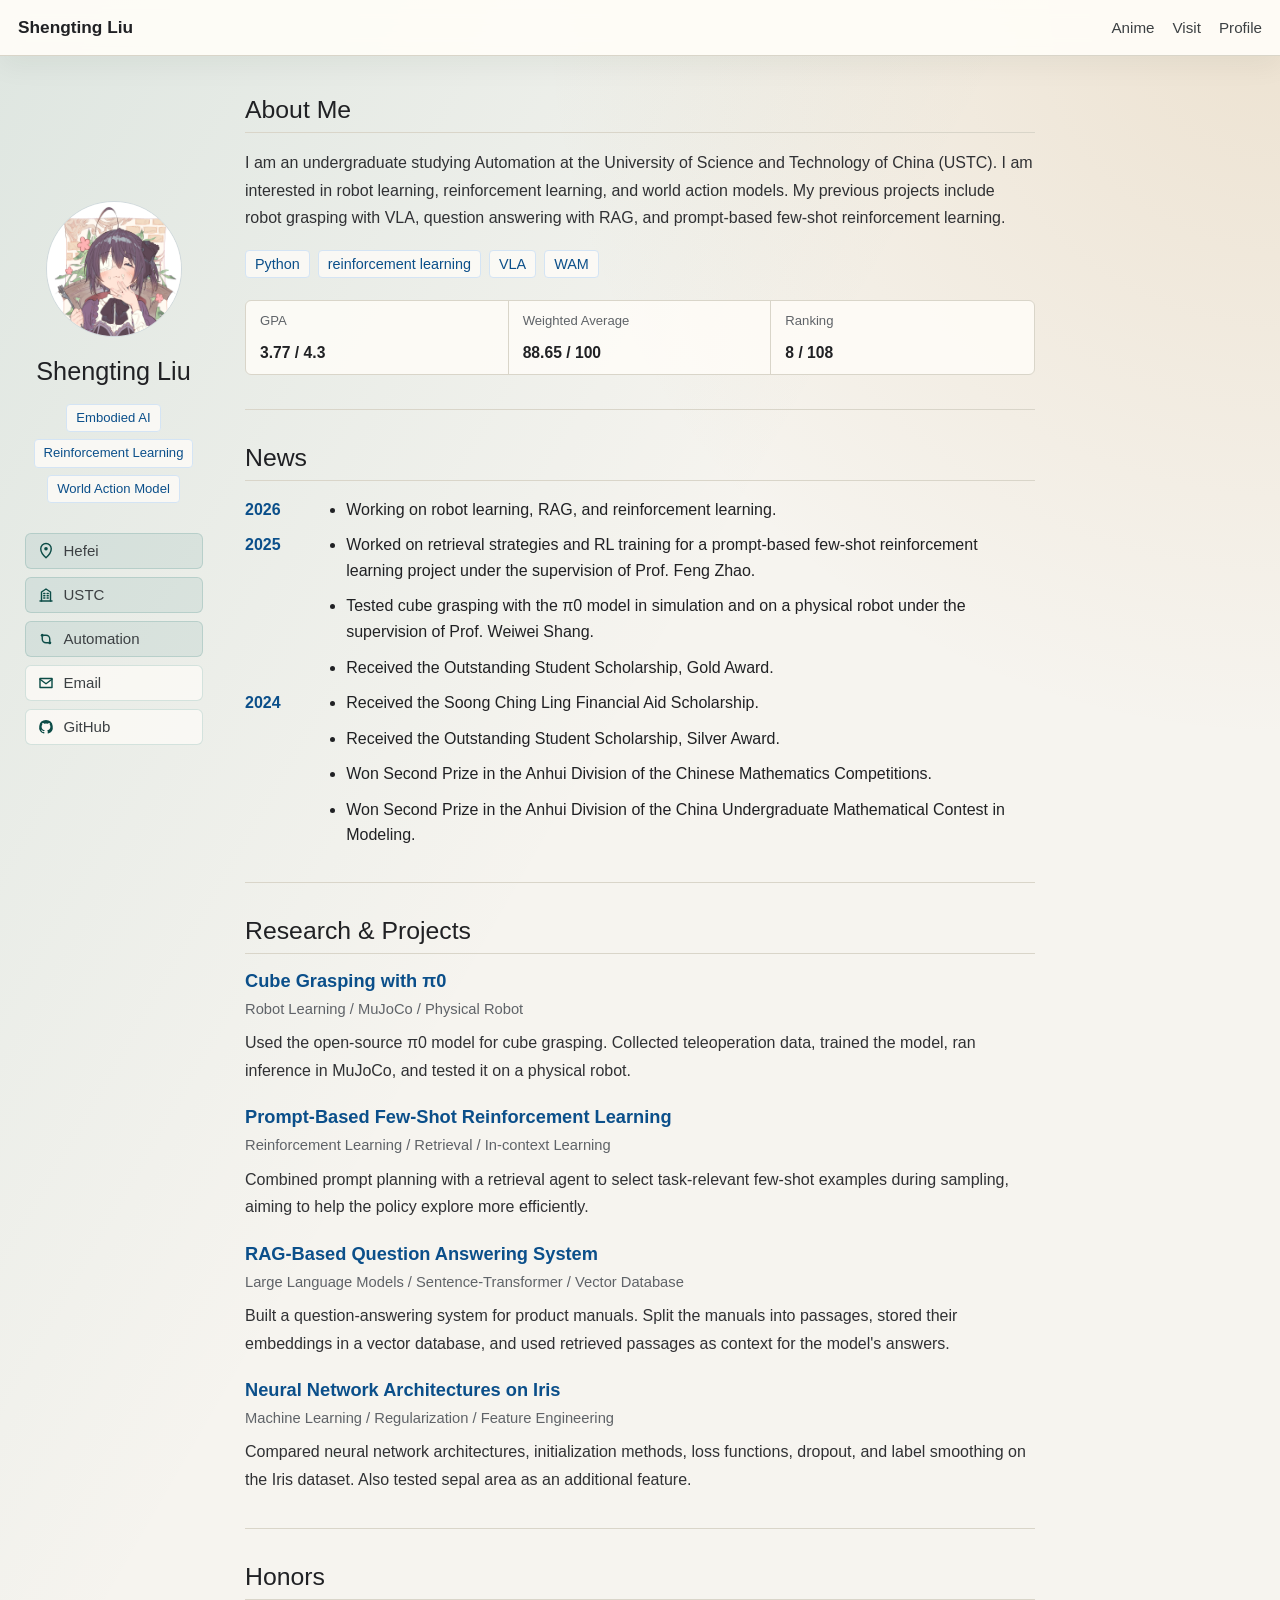
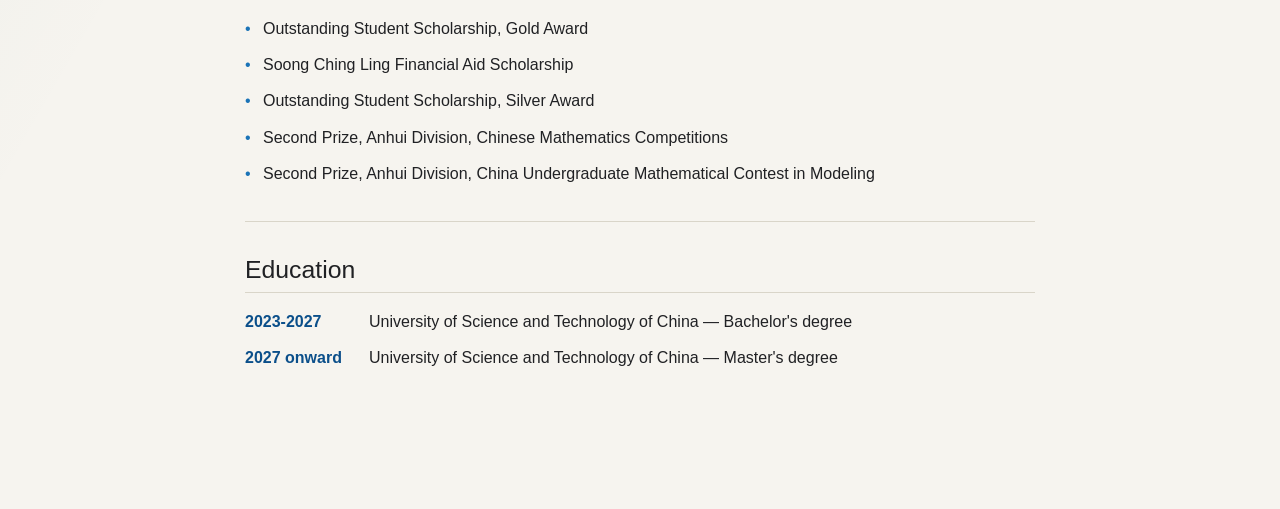
==== index.html @ 30385153 "Add bullet markers to news entries" ====
<!doctype html>
<html lang="en">
  <head>
    <meta charset="utf-8" />
    <meta name="viewport" content="width=device-width, initial-scale=1" />
    <title>Shengting Liu</title>
    <meta
      name="description"
      content="Shengting Liu's homepage: research, education, projects, and personal notes."
    />
    <link rel="stylesheet" href="styles.css?v=2026090803" />
  </head>
  <body>
    <main class="academic-page">
      <header class="top-nav">
        <a class="site-name" href="#about">Shengting Liu</a>
        <nav aria-label="Sections">
          <a href="pages/anime.html">Anime</a>
          <a href="pages/visit.html">Visit</a>
          <a href="#about">Profile</a>
        </nav>
      </header>

      <div class="layout">
        <aside class="profile-panel">
          <div class="portrait">
            <img src="images/avatar.jpg" alt="Shengting Liu avatar" />
          </div>
          <h1>Shengting Liu</h1>
          <div class="profile-tags" aria-label="Research interests">
            <span>Embodied AI</span>
            <span>Reinforcement Learning</span>
            <span>World Action Model</span>
          </div>
          <ul class="profile-links" aria-label="Profile links">
            <li>
              <span class="profile-link profile-link-info">
                <span class="profile-link-icon">
                  <svg viewBox="0 0 24 24" aria-hidden="true">
                    <path d="M12 21s7-6.1 7-12a7 7 0 0 0-14 0c0 5.9 7 12 7 12Z"></path>
                    <circle cx="12" cy="9" r="2.4"></circle>
                  </svg>
                </span>
                <span>Hefei</span>
              </span>
            </li>
            <li>
              <span class="profile-link profile-link-info">
                <span class="profile-link-icon">
                  <svg viewBox="0 0 24 24" aria-hidden="true">
                    <path d="M4 20h16"></path>
                    <path d="M6 20V8l6-4 6 4v12"></path>
                    <path d="M9 10h1.5M13.5 10H15M9 13h1.5M13.5 13H15M9 16h1.5M13.5 16H15"></path>
                  </svg>
                </span>
                <span>USTC</span>
              </span>
            </li>
            <li>
              <span class="profile-link profile-link-info">
                <span class="profile-link-icon">
                  <svg viewBox="0 0 24 24" aria-hidden="true">
                    <circle cx="7" cy="7" r="2"></circle>
                    <circle cx="17" cy="17" r="2"></circle>
                    <path d="M9 7h3a5 5 0 0 1 5 5v3M15 17h-3a5 5 0 0 1-5-5V9"></path>
                  </svg>
                </span>
                <span>Automation</span>
              </span>
            </li>
            <li>
              <a class="profile-link profile-link-link" href="mailto:lst050608@mail.ustc.edu.cn">
                <span class="profile-link-icon">
                  <svg viewBox="0 0 24 24" aria-hidden="true">
                    <path d="M4 6h16v12H4z"></path>
                    <path d="m4 7 8 6 8-6"></path>
                  </svg>
                </span>
                <span>Email</span>
              </a>
            </li>
            <li>
              <a class="profile-link profile-link-link" href="https://github.com/Midory568" target="_blank" rel="noreferrer">
                <span class="profile-link-icon">
                  <svg viewBox="0 0 24 24" aria-hidden="true">
                    <path d="M12 2.8a9.2 9.2 0 0 0-2.9 17.9c.46.08.62-.2.62-.44v-1.6c-2.55.55-3.08-1.1-3.08-1.1-.42-1.06-1.02-1.34-1.02-1.34-.83-.57.06-.56.06-.56.92.06 1.4.94 1.4.94.82 1.4 2.14 1 2.66.76.08-.58.32-1 .58-1.22-2.03-.23-4.16-1.02-4.16-4.52 0-1 .36-1.82.94-2.46-.1-.23-.4-1.16.09-2.43 0 0 .77-.25 2.52.94a8.65 8.65 0 0 1 4.58 0c1.75-1.19 2.52-.94 2.52-.94.49 1.27.18 2.2.09 2.43.59.64.94 1.46.94 2.46 0 3.52-2.14 4.28-4.18 4.5.33.29.62.84.62 1.7v2.42c0 .25.16.53.63.44A9.2 9.2 0 0 0 12 2.8Z"></path>
                  </svg>
                </span>
                <span>GitHub</span>
              </a>
            </li>
          </ul>
        </aside>

        <section class="content">
          <section class="section" id="about">
            <h2>About Me</h2>
            <p>
              I am an undergraduate studying Automation at the University of Science and Technology of China (USTC). I am interested in robot learning, reinforcement learning, and world action models. My previous projects include robot grasping with VLA, question answering with RAG, and prompt-based few-shot reinforcement learning.
            </p>
            <div class="skill-row">
              <span>Python</span>
              <span>reinforcement learning</span>
              <span>VLA</span>
              <span>WAM</span>
            </div>
            <div class="metrics metrics-main" aria-label="Academic record">
              <div>
                <span>GPA</span>
                <strong>3.77 / 4.3</strong>
              </div>
              <div>
                <span>Weighted Average</span>
                <strong>88.65 / 100</strong>
              </div>
              <div>
                <span>Ranking</span>
                <strong>8 / 108</strong>
              </div>
            </div>
          </section>

          <section class="section" id="news">
            <h2>News</h2>
            <ul class="news-list">
              <li>
                <time datetime="2026">2026</time>
                <ul class="news-events">
                  <li>Working on robot learning, RAG, and reinforcement learning.</li>
                </ul>
              </li>
              <li>
                <time datetime="2025">2025</time>
                <ul class="news-events">
                  <li>Worked on retrieval strategies and RL training for a prompt-based few-shot reinforcement learning project under the supervision of Prof. Feng Zhao.</li>
                  <li>Tested cube grasping with the &pi;0 model in simulation and on a physical robot under the supervision of Prof. Weiwei Shang.</li>
                  <li>Received the Outstanding Student Scholarship, Gold Award.</li>
                </ul>
              </li>
              <li>
                <time datetime="2024">2024</time>
                <ul class="news-events">
                  <li>Received the Soong Ching Ling Financial Aid Scholarship.</li>
                  <li>Received the Outstanding Student Scholarship, Silver Award.</li>
                  <li>Won Second Prize in the Anhui Division of the Chinese Mathematics Competitions.</li>
                  <li>Won Second Prize in the Anhui Division of the China Undergraduate Mathematical Contest in Modeling.</li>
                </ul>
              </li>
            </ul>
          </section>

          <section class="section" id="projects">
            <h2>Research & Projects</h2>
            <div class="project-list">
              <article class="project-card">
                <h3>Cube Grasping with &pi;0</h3>
                <p class="meta">Robot Learning / MuJoCo / Physical Robot</p>
                <p>
                  Used the open-source &pi;0 model for cube grasping. Collected teleoperation data, trained the model, ran inference in MuJoCo, and tested it on a physical robot.
                </p>
              </article>
              <article class="project-card">
                <h3>Prompt-Based Few-Shot Reinforcement Learning</h3>
                <p class="meta">Reinforcement Learning / Retrieval / In-context Learning</p>
                <p>
                  Combined prompt planning with a retrieval agent to select task-relevant few-shot examples during sampling, aiming to help the policy explore more efficiently.
                </p>
              </article>
              <article class="project-card">
                <h3>RAG-Based Question Answering System</h3>
                <p class="meta">Large Language Models / Sentence-Transformer / Vector Database</p>
                <p>
                  Built a question-answering system for product manuals. Split the manuals into passages, stored their embeddings in a vector database, and used retrieved passages as context for the model's answers.
                </p>
              </article>
              <article class="project-card">
                <h3>Neural Network Architectures on Iris</h3>
                <p class="meta">Machine Learning / Regularization / Feature Engineering</p>
                <p>
                  Compared neural network architectures, initialization methods, loss functions, dropout, and label smoothing on the Iris dataset. Also tested sepal area as an additional feature.
                </p>
              </article>
            </div>
          </section>

          <section class="section" id="honors">
            <h2>Honors</h2>
            <ul class="plain-list">
              <li>Outstanding Student Scholarship, Gold Award</li>
              <li>Soong Ching Ling Financial Aid Scholarship</li>
              <li>Outstanding Student Scholarship, Silver Award</li>
              <li>Second Prize, Anhui Division, Chinese Mathematics Competitions</li>
              <li>Second Prize, Anhui Division, China Undergraduate Mathematical Contest in Modeling</li>
            </ul>
          </section>

          <section class="section" id="education">
            <h2>Education</h2>
            <ul class="timeline-list">
              <li>
                <time>2023-2027</time>
                <span>University of Science and Technology of China — Bachelor's degree</span>
              </li>
              <li>
                <time>2027 onward</time>
                <span>University of Science and Technology of China — Master's degree</span>
              </li>
            </ul>
          </section>
        </section>
      </div>
    </main>
  </body>
</html>
---- styles.css ----
:root {
  --background: #f6f4ef;
  --foreground: #202124;
  --muted: #5f6368;
  --line: #d9d5c9;
  --blue: #1a73b7;
  --blue-dark: #0b4f8a;
  --panel: #fffdf8;
  --accent: #0d6b63;
  --gold: #b87a22;
}

* {
  box-sizing: border-box;
}

html {
  scroll-behavior: smooth;
}

body {
  margin: 0;
  background:
    linear-gradient(120deg, rgba(13, 107, 99, 0.1), transparent 42%),
    radial-gradient(circle at top right, rgba(184, 122, 34, 0.15), transparent 30%),
    var(--background);
  color: var(--foreground);
  font-family: Arial, Helvetica, sans-serif;
  font-size: 16px;
}

img {
  object-fit: cover;
}

a {
  color: var(--blue);
  text-decoration: none;
}

a:hover {
  color: var(--blue-dark);
  text-decoration: underline;
}

button {
  font: inherit;
}

.academic-page {
  min-height: 100vh;
}

.top-nav {
  position: sticky;
  top: 0;
  z-index: 20;
  display: flex;
  align-items: center;
  justify-content: space-between;
  gap: 20px;
  min-height: 56px;
  padding: 0 max(18px, calc((100vw - 1320px) / 2));
  border-bottom: 1px solid var(--line);
  background: rgba(255, 253, 248, 0.92);
  backdrop-filter: blur(10px);
  box-shadow: 0 10px 28px rgba(24, 32, 29, 0.05);
}

.site-name {
  color: var(--foreground);
  font-size: 1.08rem;
  font-weight: 700;
  white-space: nowrap;
}

.top-nav nav {
  display: flex;
  align-items: center;
  gap: 18px;
}

.top-nav nav a {
  color: #3c4043;
  font-size: 0.95rem;
}

.top-nav button {
  min-height: 34px;
  padding: 0 12px;
  border: 1px solid #0d6b63;
  border-radius: 4px;
  background: var(--accent);
  color: #ffffff;
  cursor: pointer;
}

.layout {
  display: grid;
  /* Use the full viewport so the profile is centred in the visible left third. */
  grid-template-columns: minmax(180px, 1fr) minmax(0, 790px) minmax(180px, 1fr);
  gap: 34px;
  width: calc(100% - 32px);
  margin: 0 auto;
  padding: 40px 0 70px;
}

.profile-panel {
  position: sticky;
  top: 86px;
  align-self: start;
  display: flex;
  width: min(210px, 100%);
  height: calc(100vh - 126px);
  min-height: 490px;
  flex-direction: column;
  align-items: center;
  justify-self: center;
  justify-content: center;
  text-align: center;
}

.portrait {
  display: grid;
  width: 136px;
  height: 136px;
  aspect-ratio: 1 / 1;
  flex: 0 0 auto;
  margin: 0 auto 20px;
  place-items: center;
  border: 1px solid #cfd8dc;
  border-radius: 50%;
  background:
    linear-gradient(135deg, rgba(13, 107, 99, 0.14), rgba(184, 122, 34, 0.08)),
    var(--panel);
  overflow: hidden;
}

.portrait img {
  width: 100%;
  height: 100%;
  object-fit: cover;
  object-position: center 28%;
}

h1,
h2,
h3,
p {
  margin-top: 0;
}

h1 {
  margin-bottom: 6px;
  font-size: 1.58rem;
  font-weight: 500;
  letter-spacing: 0;
}

.profile-links {
  display: grid;
  gap: 8px;
  width: min(100%, 178px);
  margin: 14px auto 20px;
  padding: 0;
  list-style: none;
  text-align: left;
}

.profile-tags {
  display: flex;
  flex-wrap: wrap;
  justify-content: center;
  gap: 7px;
  margin: 12px auto 16px;
}

.profile-tags span {
  padding: 5px 9px;
  border: 1px solid #d4e4f4;
  border-radius: 4px;
  background: rgba(255, 253, 248, 0.75);
  color: var(--blue-dark);
  font-size: 0.82rem;
  line-height: 1.25;
}

.profile-link {
  display: flex;
  align-items: center;
  gap: 8px;
  width: 100%;
  min-height: 34px;
  padding: 7px 10px;
  border: 1px solid rgba(13, 107, 99, 0.16);
  border-radius: 6px;
  background: rgba(255, 253, 248, 0.7);
  color: #3c4043;
  font-size: 0.94rem;
  line-height: 1.3;
}

.profile-link-info {
  background: rgba(13, 107, 99, 0.08);
}

.profile-link-link:hover {
  border-color: rgba(26, 115, 183, 0.32);
  background: rgba(255, 253, 248, 0.95);
  color: var(--blue-dark);
  text-decoration: none;
}

.profile-link-icon {
  display: inline-flex;
  width: 20px;
  min-width: 20px;
  height: 20px;
  align-items: center;
  justify-content: center;
  color: #0c4c47;
}

.profile-link-icon svg {
  width: 18px;
  height: 18px;
  fill: none;
  stroke: currentColor;
  stroke-width: 1.9;
  stroke-linecap: round;
  stroke-linejoin: round;
}

.profile-link-icon svg circle {
  fill: currentColor;
  stroke: none;
}

.profile-links li:last-child .profile-link-icon svg {
  fill: currentColor;
  stroke: none;
}

.alt-name {
  margin-bottom: 18px;
  color: var(--muted);
}

.role {
  margin-bottom: 10px;
  color: #3c4043;
  line-height: 1.55;
}

.email {
  display: inline-flex;
  align-items: center;
  justify-content: center;
  margin: 10px 0 22px;
  min-height: 38px;
  padding: 0 18px;
  border: 1px solid var(--accent);
  border-radius: 4px;
  background: var(--accent);
  color: #ffffff;
  font-weight: 700;
  word-break: break-word;
}

.email:hover {
  color: #ffffff;
  text-decoration: none;
  background: #0c4c47;
}

.metrics {
  display: grid;
  gap: 0;
  border: 1px solid var(--line);
  border-radius: 6px;
  background: rgba(255, 253, 248, 0.84);
  text-align: left;
}

.metrics-main {
  grid-template-columns: repeat(3, minmax(0, 1fr));
  gap: 0;
  margin-top: 22px;
}

.metrics div {
  display: grid;
  gap: 1em;
  padding: 12px 14px;
  border-bottom: 1px solid var(--line);
}

.metrics div:last-child {
  border-bottom: 0;
}

.metrics-main div {
  border-right: 1px solid var(--line);
  border-bottom: 0;
}

.metrics-main div:last-child {
  border-right: 0;
}

.metrics span {
  color: var(--muted);
  font-size: 0.82rem;
}

.metrics strong {
  color: var(--foreground);
  font-size: 0.98rem;
}

.content {
  grid-column: 2;
  max-width: 790px;
}

.section {
  scroll-margin-top: 76px;
  padding-bottom: 34px;
  margin-bottom: 34px;
  border-bottom: 1px solid var(--line);
}

.section:last-child {
  border-bottom: 0;
}

h2 {
  margin-bottom: 16px;
  padding-bottom: 8px;
  border-bottom: 1px solid var(--line);
  color: #202124;
  font-size: 1.55rem;
  font-weight: 500;
  letter-spacing: 0;
}

.section p {
  color: #303134;
  line-height: 1.72;
}

.skill-row {
  display: flex;
  flex-wrap: wrap;
  gap: 8px;
  margin-top: 18px;
}

.skill-row span {
  padding: 5px 9px;
  border: 1px solid #d4e4f4;
  border-radius: 4px;
  background: rgba(255, 253, 248, 0.75);
  color: var(--blue-dark);
  font-size: 0.9rem;
}

.news-list,
.timeline-list,
.plain-list {
  display: grid;
  gap: 10px;
  margin: 0;
  padding: 0;
  list-style: none;
}

.news-list > li {
  display: grid;
  grid-template-columns: 70px 1fr;
  gap: 12px;
  line-height: 1.6;
}

.news-list time {
  color: var(--blue-dark);
  font-weight: 700;
}

.news-events {
  display: grid;
  gap: 10px;
  min-width: 0;
  margin: 0;
  padding: 0 0 0 1.2em;
  list-style: disc outside;
}

.timeline-list li {
  display: grid;
  grid-template-columns: 110px 1fr;
  gap: 14px;
  line-height: 1.6;
}

.timeline-list time {
  color: var(--blue-dark);
  font-weight: 700;
}

.plain-list li {
  position: relative;
  padding-left: 18px;
  line-height: 1.65;
}

.plain-list li::before {
  position: absolute;
  left: 0;
  content: "•";
  color: var(--blue);
}

.project-list {
  display: grid;
  gap: 22px;
}

.project-card {
  display: grid;
  gap: 7px;
}

h3 {
  margin-bottom: 0;
  color: var(--blue-dark);
  font-size: 1.14rem;
  font-weight: 700;
  letter-spacing: 0;
}

.project-card .meta {
  margin-bottom: 2px;
  color: var(--muted);
  font-size: 0.92rem;
  line-height: 1.45;
}

.project-card p:last-child {
  margin-bottom: 0;
}

.anime-intro {
  margin-bottom: 28px;
}

.character-spotlight {
  position: relative;
  margin-bottom: 38px;
}

.character-panel {
  display: grid;
  grid-template-columns: 1fr;
  gap: 28px;
  padding: 28px;
  border: 1px solid var(--line);
  border-radius: 10px;
  background:
    linear-gradient(135deg, rgba(79, 102, 153, 0.12), rgba(255, 253, 248, 0.78) 48%, rgba(184, 122, 34, 0.1)),
    rgba(255, 253, 248, 0.9);
  box-shadow: 0 12px 28px rgba(24, 32, 29, 0.08);
}

.character-panel-art {
  display: flex;
  align-items: center;
  justify-content: center;
  min-height: 0;
  aspect-ratio: 16 / 9;
  overflow: hidden;
  border-radius: 7px;
  background: #10132b;
}

.character-panel-art img {
  display: block;
  width: 100%;
  max-width: none;
  height: 100%;
  object-fit: cover;
  object-position: center;
}

.asuka-profile-image-link {
  display: block;
  overflow: hidden;
  border-radius: 7px;
}

.asuka-profile-image-link:focus-visible,
.character-panel-copy h2 a:focus-visible {
  outline: 3px solid rgba(13, 107, 99, 0.45);
  outline-offset: 4px;
}

.character-panel-copy h2 a {
  color: inherit;
  text-decoration: none;
}

.character-panel-copy h2 a:hover {
  color: var(--accent);
  text-decoration: underline;
}
.asuka-profile-image-link .character-panel-art img {
  object-fit: cover;
}
.asuka-profile-image-link .character-panel-art-asuka img,
.asuka-detail-art img {
  object-position: center 52%;
  transform: none;
}
.character-panel-art-asuka {
  background: linear-gradient(145deg, #7c1c26, #e66f61 58%, #f3c79d);
}

.character-panel-art-asuka img {
  object-fit: cover;
  transform: none;
}
.character-panel-art img {
  transition: transform 260ms ease;
}

.character-panel-copy h2 {
  margin-bottom: 3px;
  color: var(--blue-dark);
}

.character-panel-copy > p {
  color: #303134;
  line-height: 1.7;
}

.character-panel-japanese {
  margin-bottom: 18px;
  color: #8b5d20 !important;
  font-size: 0.92rem;
}

.anime-kicker {
  margin-bottom: 7px;
  color: var(--blue-dark);
  font-size: 0.84rem;
  font-weight: 700;
  letter-spacing: 0;
  text-transform: uppercase;
}

.anime-intro h2 {
  margin-bottom: 10px;
}

.anime-library {
  margin-top: 28px;
}

.anime-library-heading {
  max-width: 680px;
  margin-bottom: 22px;
}

.anime-library-heading h2 {
  margin-bottom: 9px;
}

.anime-library-heading > p:last-child {
  margin-bottom: 0;
  color: #4d5355;
  line-height: 1.65;
}

.anime-work-grid {
  display: grid;
  grid-template-columns: repeat(2, minmax(0, 1fr));
  gap: 20px;
}

.anime-work-link {
  color: inherit;
  text-decoration: none;
}

.anime-work-link:focus-visible {
  outline: 3px solid rgba(13, 107, 99, 0.45);
  outline-offset: 4px;
  border-radius: 10px;
}

.anime-work-card {
  display: grid;
  grid-template-columns: minmax(132px, 0.7fr) minmax(0, 1.3fr);
  height: 310px;
  overflow: hidden;
  border: 1px solid var(--line);
  border-radius: 8px;
  background: rgba(255, 253, 248, 0.88);
  box-shadow: 0 10px 24px rgba(24, 32, 29, 0.08);
  transition: transform 160ms ease, box-shadow 160ms ease;
}

.anime-work-link:hover .anime-work-card {
  transform: translateY(-3px);
  box-shadow: 0 14px 28px rgba(24, 32, 29, 0.14);
}

.anime-work-card img {
  width: 100%;
  height: 100%;
  min-height: 310px;
  object-fit: cover;
}

.anime-work-copy {
  display: flex;
  min-width: 0;
  flex-direction: column;
  padding: 20px 18px;
}

.anime-work-copy h3 {
  margin-bottom: 2px;
  color: var(--blue-dark);
  font-size: 1.08rem;
  line-height: 1.35;
}

.anime-work-copy > p:last-child {
  display: -webkit-box;
  overflow: hidden;
  -webkit-box-orient: vertical;
  -webkit-line-clamp: 5;
  margin-bottom: 0;
  color: #303134;
  font-size: 0.92rem;
  line-height: 1.62;
}

.anime-work-meta {
  margin-bottom: 8px;
  color: #6b7477;
  font-size: 0.75rem;
  font-weight: 700;
  letter-spacing: 0.06em;
  text-transform: uppercase;
}

.anime-work-japanese {
  margin-bottom: 12px;
  color: #8b5d20;
  font-size: 0.84rem;
}

.asuka-detail {
  display: grid;
  gap: 30px;
}

.asuka-detail-back {
  width: fit-content;
  color: var(--blue-dark);
  font-size: 0.92rem;
  font-weight: 700;
}

.asuka-detail-hero {
  display: grid;
  grid-template-columns: 1fr;
  gap: 30px;
}

.asuka-detail-art {
  min-height: 0;
  aspect-ratio: 16 / 9;
  overflow: hidden;
  border-radius: 7px;
  background: #9a2932;
}

.asuka-detail-art img {
  display: block;
  width: 100%;
  height: 100%;
  object-fit: cover;
  object-position: center;
}

.asuka-detail-copy h2 {
  margin-bottom: 3px;
  color: var(--blue-dark);
}

.asuka-detail-copy > p:not(.anime-kicker):not(.character-panel-japanese) {
  color: #303134;
  line-height: 1.7;
}

.asuka-detail-section {
  margin-bottom: 0;
}

.asuka-detail-grid {
  display: grid;
  grid-template-columns: repeat(2, minmax(0, 1fr));
  gap: 18px;
}

.asuka-detail-card {
  padding: 20px;
  border: 1px solid var(--line);
  border-radius: 8px;
  background: rgba(255, 253, 248, 0.78);
}

.asuka-detail-card h3 {
  margin-bottom: 10px;
}

.asuka-detail-card p:last-child {
  margin-bottom: 0;
}
.city-gallery {
  display: grid;
  gap: 22px;
}

.city-card {
  position: relative;
  display: block;
  min-height: 250px;
  overflow: hidden;
  border: 1px solid var(--line);
  border-radius: 8px;
  background: #d8d8d8;
  color: inherit;
  box-shadow: 0 12px 28px rgba(24, 32, 29, 0.1);
}

.city-card::after {
  position: absolute;
  inset: 0;
  background: linear-gradient(90deg, rgba(10, 18, 24, 0.7), rgba(10, 18, 24, 0.08) 68%);
  content: "";
}

.city-card img {
  display: block;
  width: 100%;
  height: 250px;
  object-fit: cover;
  transition: transform 300ms ease;
}

.city-card:hover img {
  transform: scale(1.02);
}

.city-card:hover {
  color: inherit;
  text-decoration: none;
}

.city-card:focus-visible {
  outline: 3px solid rgba(26, 115, 183, 0.45);
  outline-offset: 3px;
}

.city-card-label {
  position: absolute;
  z-index: 1;
  left: 28px;
  bottom: 28px;
  color: #ffffff;
}

.city-card-label h3 {
  margin-bottom: 4px;
  color: inherit;
  font-size: 2rem;
  font-weight: 600;
  letter-spacing: 0.08em;
}

.city-card-label span {
  font-size: 0.88rem;
  letter-spacing: 0.14em;
  text-transform: uppercase;
}

.city-detail {
  display: grid;
  gap: 26px;
}

.lang-zh {
  display: none;
}

body.city-language-zh .lang-en {
  display: none;
}

body.city-language-zh .lang-zh {
  display: revert;
}

.city-detail-back {
  display: inline-flex;
  width: fit-content;
  align-items: center;
  gap: 7px;
  color: var(--blue-dark);
  font-size: 0.92rem;
  font-weight: 700;
}

.city-detail-hero {
  position: relative;
  min-height: 360px;
  overflow: hidden;
  border-radius: 8px;
  background: #d8d8d8;
  box-shadow: 0 14px 32px rgba(24, 32, 29, 0.12);
}

.city-detail-hero::after {
  position: absolute;
  inset: 0;
  background: linear-gradient(0deg, rgba(10, 18, 24, 0.74), transparent 64%);
  content: "";
}

.city-detail-hero img {
  display: block;
  width: 100%;
  height: 360px;
  object-fit: cover;
}

.city-detail-title {
  position: absolute;
  z-index: 1;
  left: 30px;
  bottom: 28px;
  color: #ffffff;
}

.city-detail-title h2 {
  margin-bottom: 4px;
  padding: 0;
  border: 0;
  color: inherit;
  font-size: 2.4rem;
  font-weight: 600;
}

.city-detail-title p {
  margin: 0;
  color: rgba(255, 255, 255, 0.88);
  letter-spacing: 0.12em;
  text-transform: uppercase;
}

.city-detail-lead {
  margin: 0;
  color: #303134;
  font-size: 1.05rem;
  line-height: 1.8;
}

.city-detail-grid {
  display: grid;
  grid-template-columns: minmax(0, 1.25fr) minmax(220px, 0.75fr);
  gap: 24px;
}

.city-detail-section {
  padding: 22px;
  border: 1px solid var(--line);
  border-radius: 8px;
  background: rgba(255, 253, 248, 0.78);
}

.city-detail-section h3 {
  margin-bottom: 14px;
}

.city-detail-section p:last-child {
  margin-bottom: 0;
}

.city-detail-feature {
  grid-column: 1 / -1;
  background:
    linear-gradient(145deg, rgba(13, 107, 99, 0.1), rgba(184, 122, 34, 0.09)),
    rgba(255, 253, 248, 0.88);
}

.city-detail-feature .anime-kicker {
  margin-bottom: 7px;
}

.city-detail-tags {
  display: flex;
  flex-wrap: wrap;
  gap: 8px;
  margin-top: 18px;
}

.city-detail-tags span {
  padding: 6px 10px;
  border: 1px solid rgba(13, 107, 99, 0.2);
  border-radius: 4px;
  color: #0c4c47;
  font-size: 0.84rem;
}

.city-note-list {
  display: grid;
  gap: 12px;
  margin: 0;
  padding: 0;
  list-style: none;
}

.city-note-list li {
  display: grid;
  grid-template-columns: 72px 1fr;
  gap: 12px;
  line-height: 1.55;
}

.city-note-list strong {
  color: var(--blue-dark);
}

@media (max-width: 850px) {
  .top-nav {
    align-items: flex-start;
    flex-direction: column;
    padding: 12px 18px;
  }

  .top-nav nav {
    flex-wrap: wrap;
    gap: 12px;
  }

  .layout {
    grid-template-columns: 1fr;
    gap: 34px;
    width: min(100% - 32px, 720px);
    padding-top: 32px;
  }

  .profile-panel {
    position: static;
    display: block;
    width: auto;
    height: auto;
    min-height: 0;
  }

  .portrait {
    width: 136px;
    height: 136px;
    font-size: 2.35rem;
  }

  .content {
    grid-column: auto;
    max-width: none;
  }

  .character-panel {
    grid-template-columns: 1fr;
    gap: 22px;
  }

  .asuka-detail-hero {
    grid-template-columns: 1fr;
    gap: 22px;
  }
  .anime-work-grid {
    grid-template-columns: 1fr;
  }

  .city-card,
  .city-card img {
    min-height: 220px;
    height: 220px;
  }

  .city-detail-grid {
    grid-template-columns: 1fr;
  }

  .metrics-main {
    grid-template-columns: 1fr;
  }

  .metrics-main div {
    border-right: 0;
    border-bottom: 1px solid var(--line);
  }

  .metrics-main div:last-child {
    border-bottom: 0;
  }
}

@media (max-width: 520px) {
  .top-nav nav a {
    font-size: 0.9rem;
  }

  .news-list > li {
    grid-template-columns: 1fr;
    gap: 2px;
  }

  .timeline-list li {
    grid-template-columns: 1fr;
    gap: 2px;
  }

  .city-card,
  .city-card img {
    min-height: 190px;
    height: 190px;
  }

  .character-panel {
    grid-template-columns: 1fr;
    gap: 18px;
    padding: 20px;
  }

  .character-panel-art {
    min-height: 0;
    aspect-ratio: 16 / 9;
  }

  .character-panel-art img {
    max-width: none;
  }

  .asuka-detail-hero,
  .asuka-detail-grid {
    grid-template-columns: 1fr;
  }

  .asuka-detail-hero {
    gap: 20px;
  }

  .asuka-detail-art {
    min-height: 0;
    aspect-ratio: 16 / 9;
  }
  .anime-work-card {
    grid-template-columns: 118px minmax(0, 1fr);
    height: 280px;
  }

  .anime-work-card img {
    min-height: 280px;
  }

  .anime-work-copy {
    padding: 16px 14px;
  }

  .city-card-label {
    left: 20px;
    bottom: 22px;
  }

  .city-card-label h3 {
    font-size: 1.6rem;
  }

  .city-detail-hero,
  .city-detail-hero img {
    min-height: 260px;
    height: 260px;
  }

  .city-detail-title {
    left: 20px;
    bottom: 20px;
  }

  .city-detail-title h2 {
    font-size: 1.9rem;
  }

  .city-note-list li {
    grid-template-columns: 1fr;
    gap: 3px;
  }

}
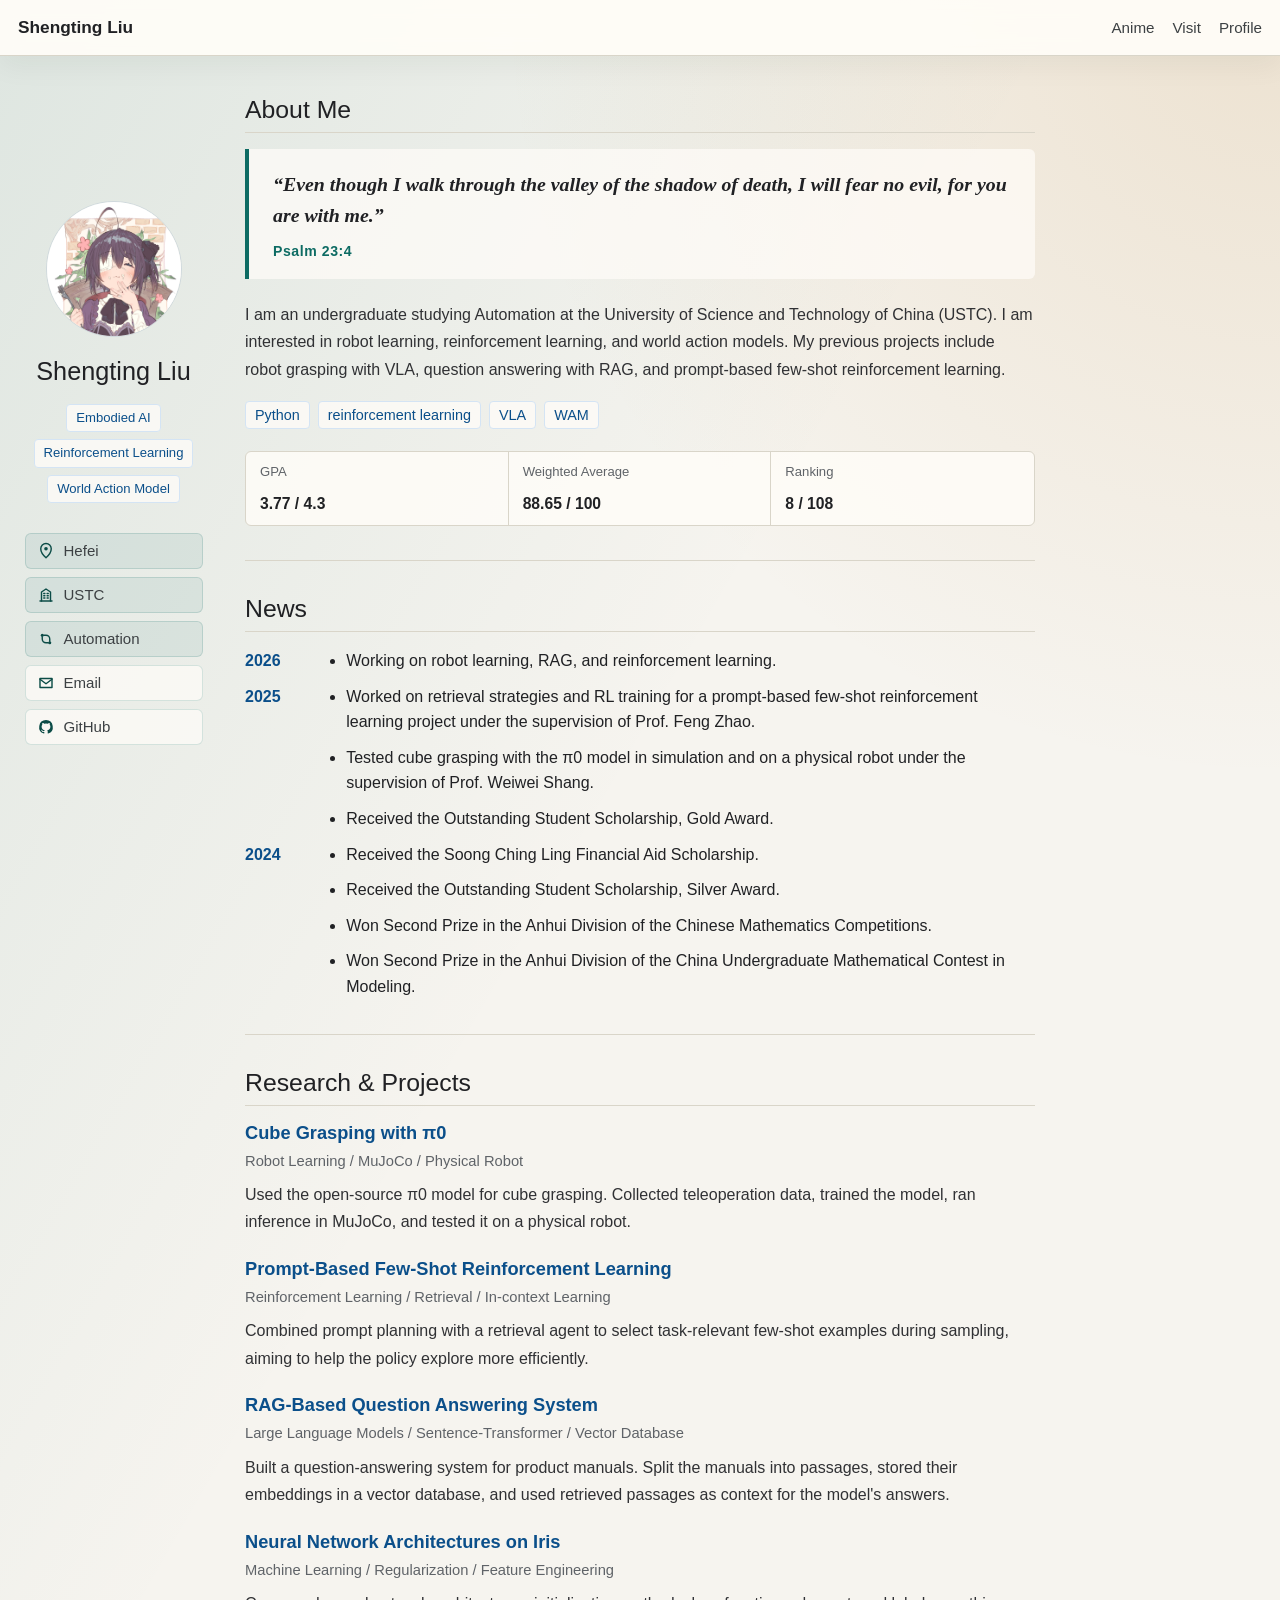
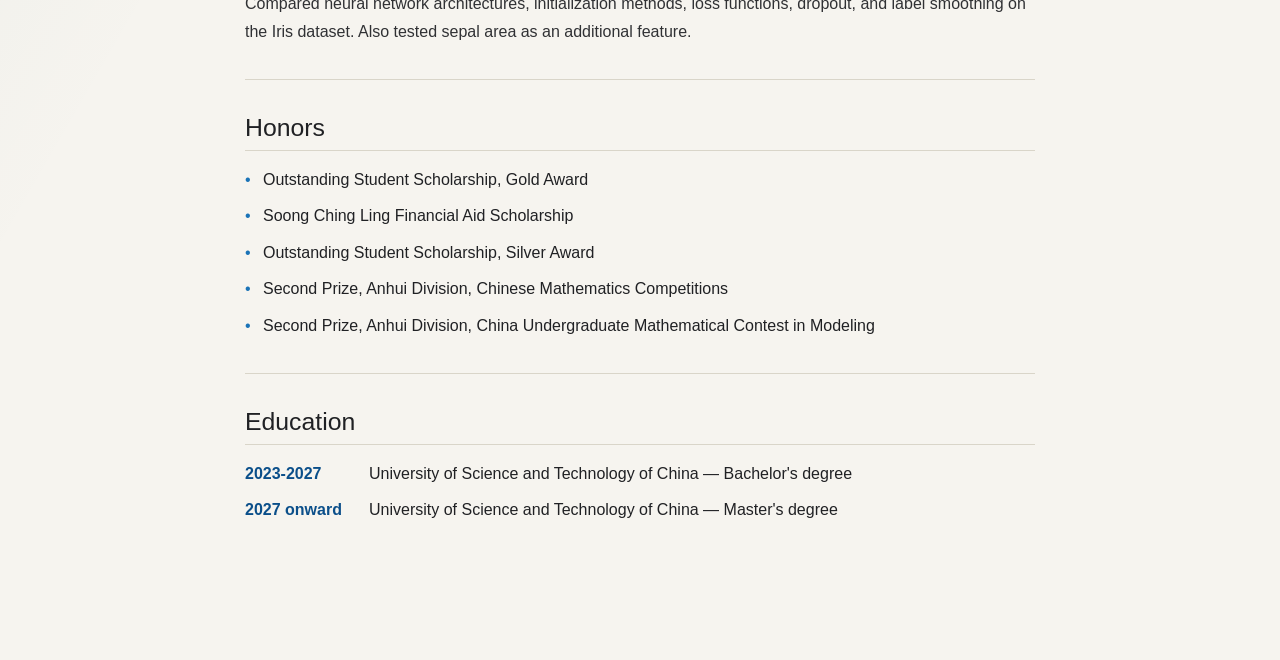
==== commit ea6963a4: "Add featured opening verse" ====
--- a/index.html
+++ b/index.html
@@ -8,7 +8,7 @@
       name="description"
       content="Shengting Liu's homepage: research, education, projects, and personal notes."
     />
-    <link rel="stylesheet" href="styles.css?v=2026090803" />
+    <link rel="stylesheet" href="styles.css?v=2026091101" />
   </head>
   <body>
     <main class="academic-page">
@@ -95,6 +95,10 @@
         <section class="content">
           <section class="section" id="about">
             <h2>About Me</h2>
+            <blockquote class="about-verse">
+              <p>“Even though I walk through the valley of the shadow of death, I will fear no evil, for you are with me.”</p>
+              <cite>Psalm 23:4</cite>
+            </blockquote>
             <p>
               I am an undergraduate studying Automation at the University of Science and Technology of China (USTC). I am interested in robot learning, reinforcement learning, and world action models. My previous projects include robot grasping with VLA, question answering with RAG, and prompt-based few-shot reinforcement learning.
             </p>
--- a/styles.css
+++ b/styles.css
@@ -349,6 +349,35 @@
   line-height: 1.72;
 }
 
+.about-verse {
+  margin: 0 0 22px;
+  padding: 20px 24px;
+  border-left: 4px solid var(--accent);
+  border-radius: 0 6px 6px 0;
+  background: rgba(255, 253, 248, 0.72);
+  color: var(--foreground);
+}
+
+.about-verse p {
+  margin: 0;
+  color: var(--foreground);
+  font-family: Georgia, "Times New Roman", serif;
+  font-size: 1.24rem;
+  font-style: italic;
+  font-weight: 600;
+  line-height: 1.55;
+}
+
+.about-verse cite {
+  display: block;
+  margin-top: 12px;
+  color: var(--accent);
+  font-size: 0.88rem;
+  font-style: normal;
+  font-weight: 700;
+  letter-spacing: 0.04em;
+}
+
 .skill-row {
   display: flex;
   flex-wrap: wrap;
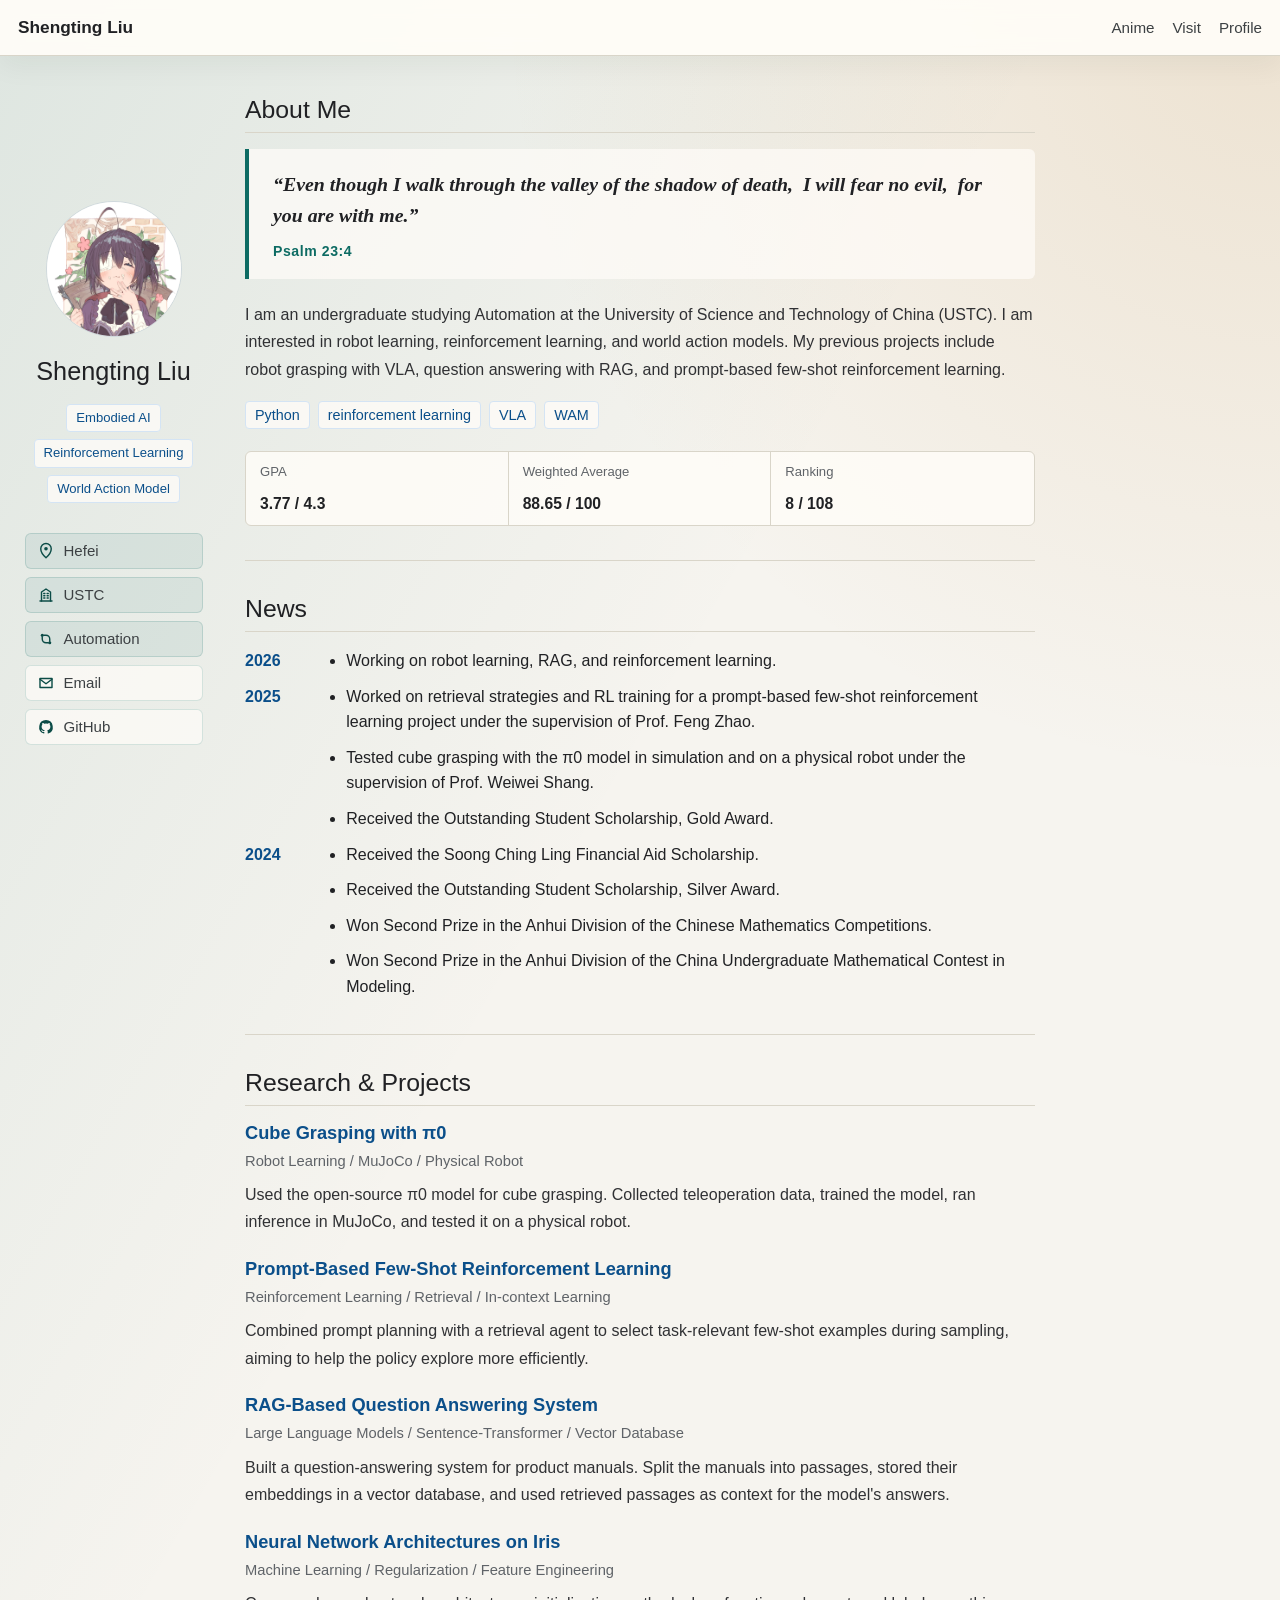
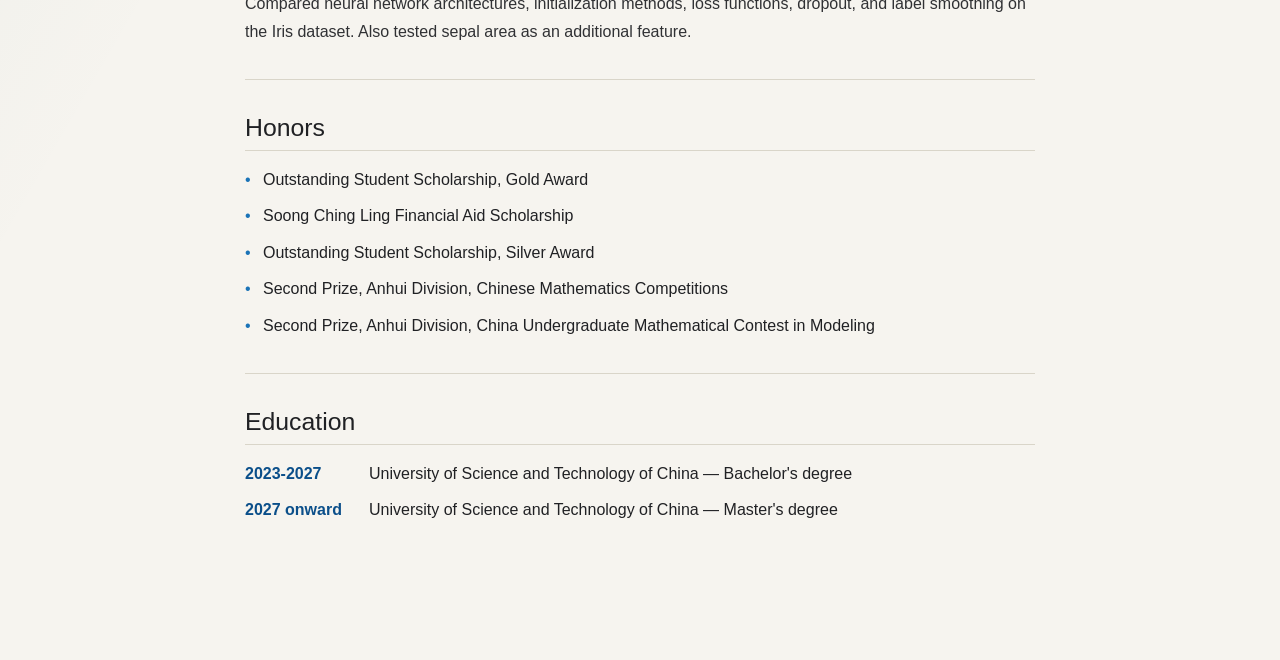
==== commit 54fd0f1f: "Adjust spacing in opening verse" ====
--- a/index.html
+++ b/index.html
@@ -8,7 +8,7 @@
       name="description"
       content="Shengting Liu's homepage: research, education, projects, and personal notes."
     />
-    <link rel="stylesheet" href="styles.css?v=2026091101" />
+    <link rel="stylesheet" href="styles.css?v=2026091102" />
   </head>
   <body>
     <main class="academic-page">
@@ -96,7 +96,7 @@
           <section class="section" id="about">
             <h2>About Me</h2>
             <blockquote class="about-verse">
-              <p>“Even though I walk through the valley of the shadow of death, I will fear no evil, for you are with me.”</p>
+              <p>“Even though I walk through the valley of the shadow of death, &nbsp;I will fear no evil, &nbsp;for you are with me.”</p>
               <cite>Psalm 23:4</cite>
             </blockquote>
             <p>
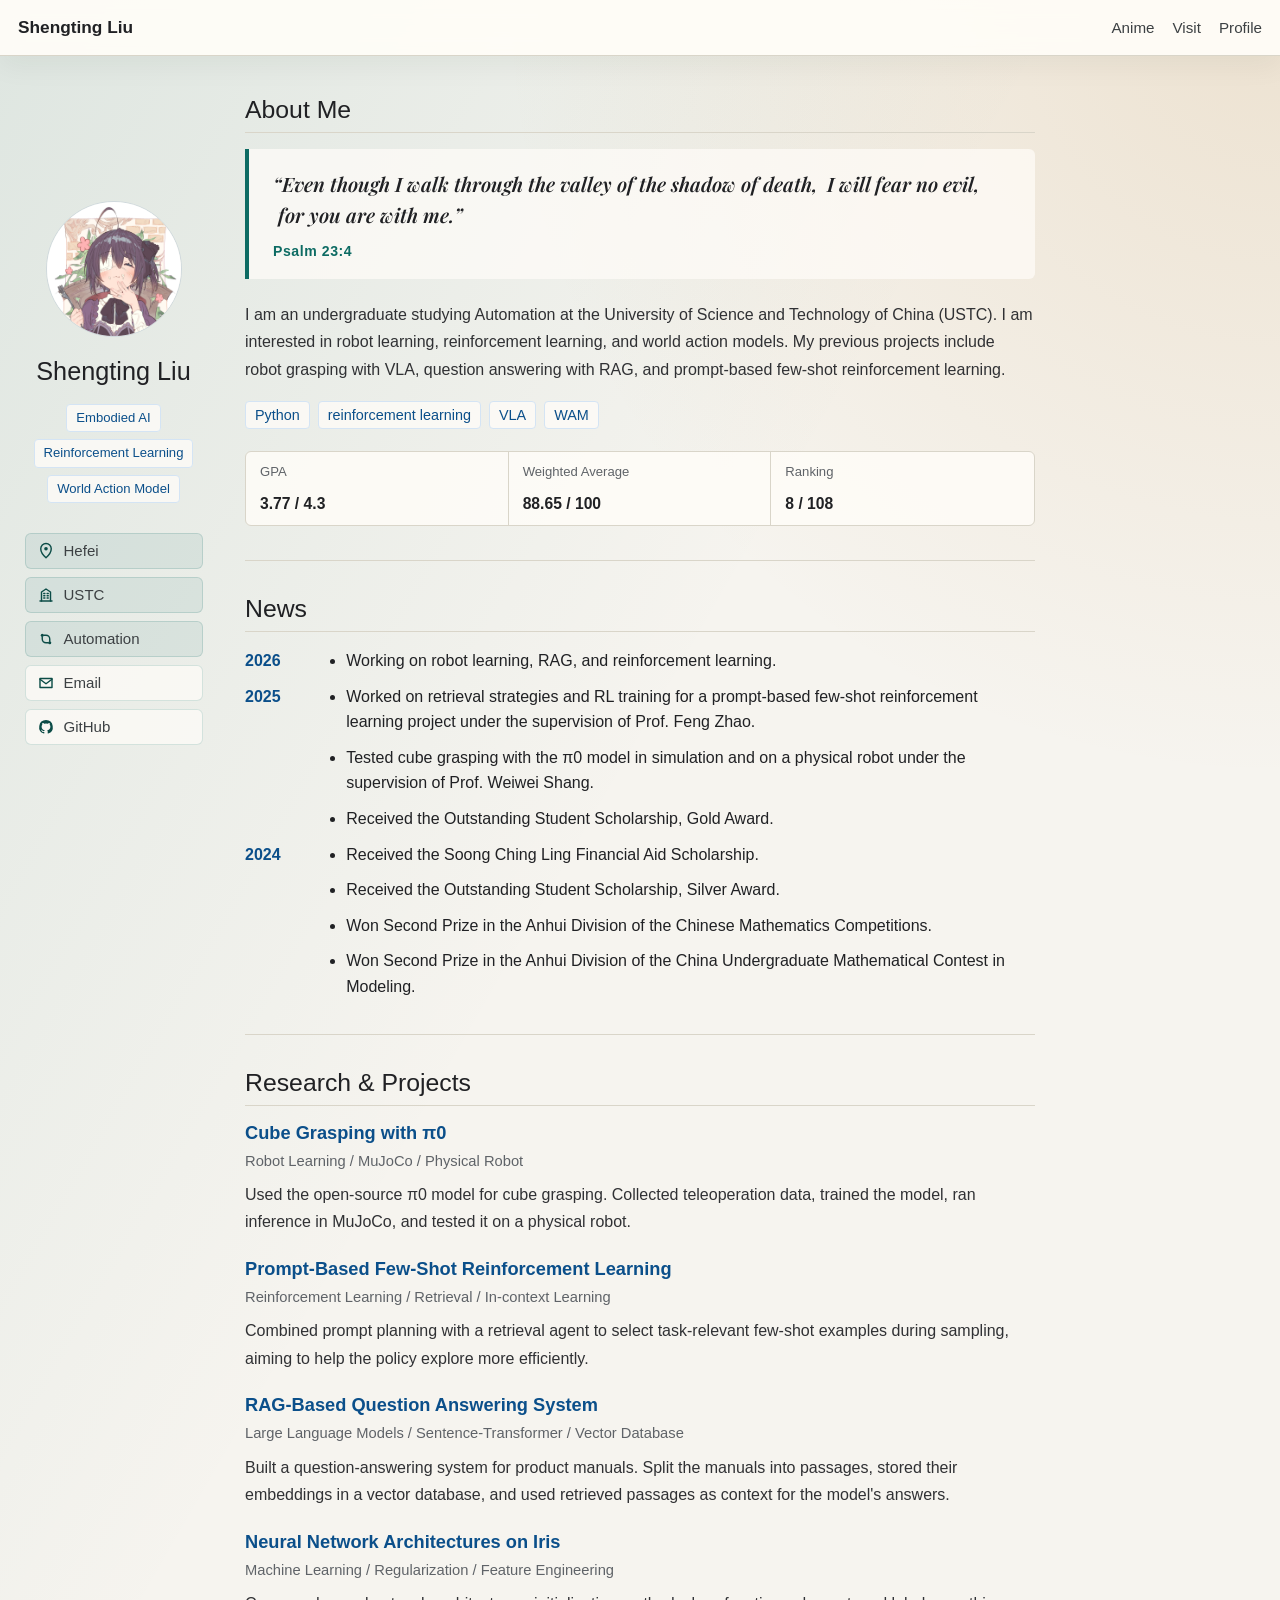
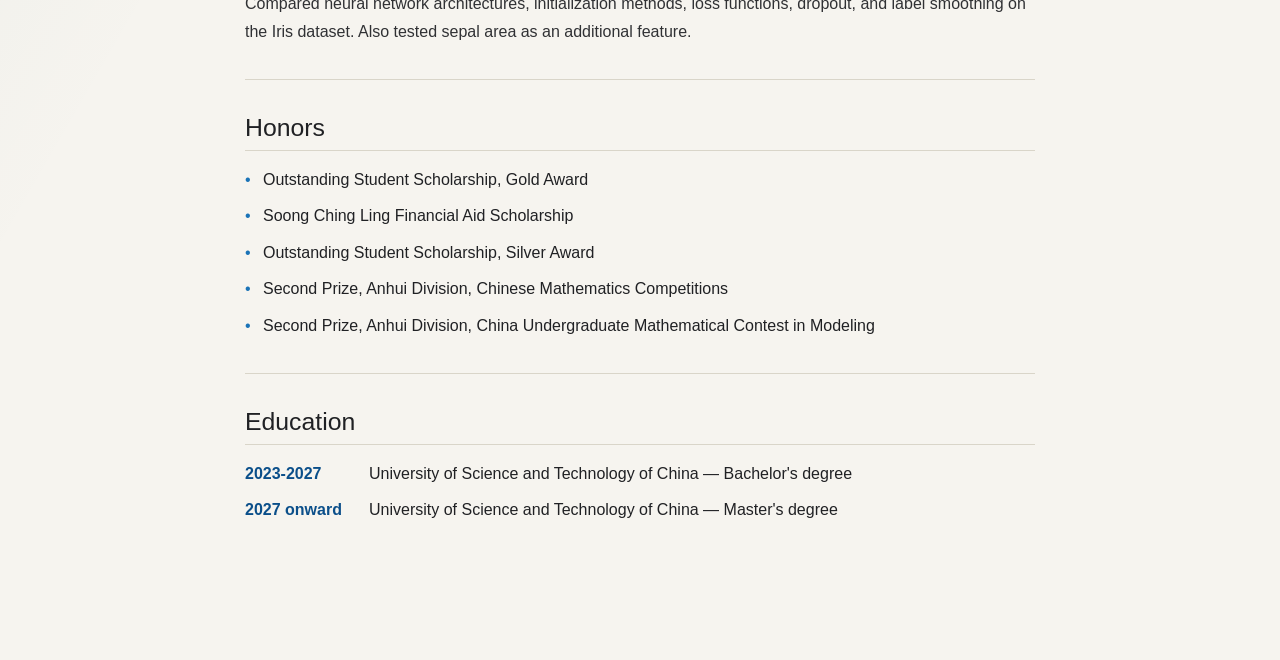
==== commit 3ec20544: "Use Playfair Display for opening verse" ====
--- a/index.html
+++ b/index.html
@@ -8,7 +8,10 @@
       name="description"
       content="Shengting Liu's homepage: research, education, projects, and personal notes."
     />
-    <link rel="stylesheet" href="styles.css?v=2026091102" />
+    <link rel="preconnect" href="https://fonts.googleapis.com" />
+    <link rel="preconnect" href="https://fonts.gstatic.com" crossorigin />
+    <link href="https://fonts.googleapis.com/css2?family=Playfair+Display:ital,wght@0,600;1,600&display=swap" rel="stylesheet" />
+    <link rel="stylesheet" href="styles.css?v=2026091103" />
   </head>
   <body>
     <main class="academic-page">
--- a/styles.css
+++ b/styles.css
@@ -361,7 +361,7 @@
 .about-verse p {
   margin: 0;
   color: var(--foreground);
-  font-family: Georgia, "Times New Roman", serif;
+  font-family: "Playfair Display", Georgia, "Times New Roman", serif;
   font-size: 1.24rem;
   font-style: italic;
   font-weight: 600;
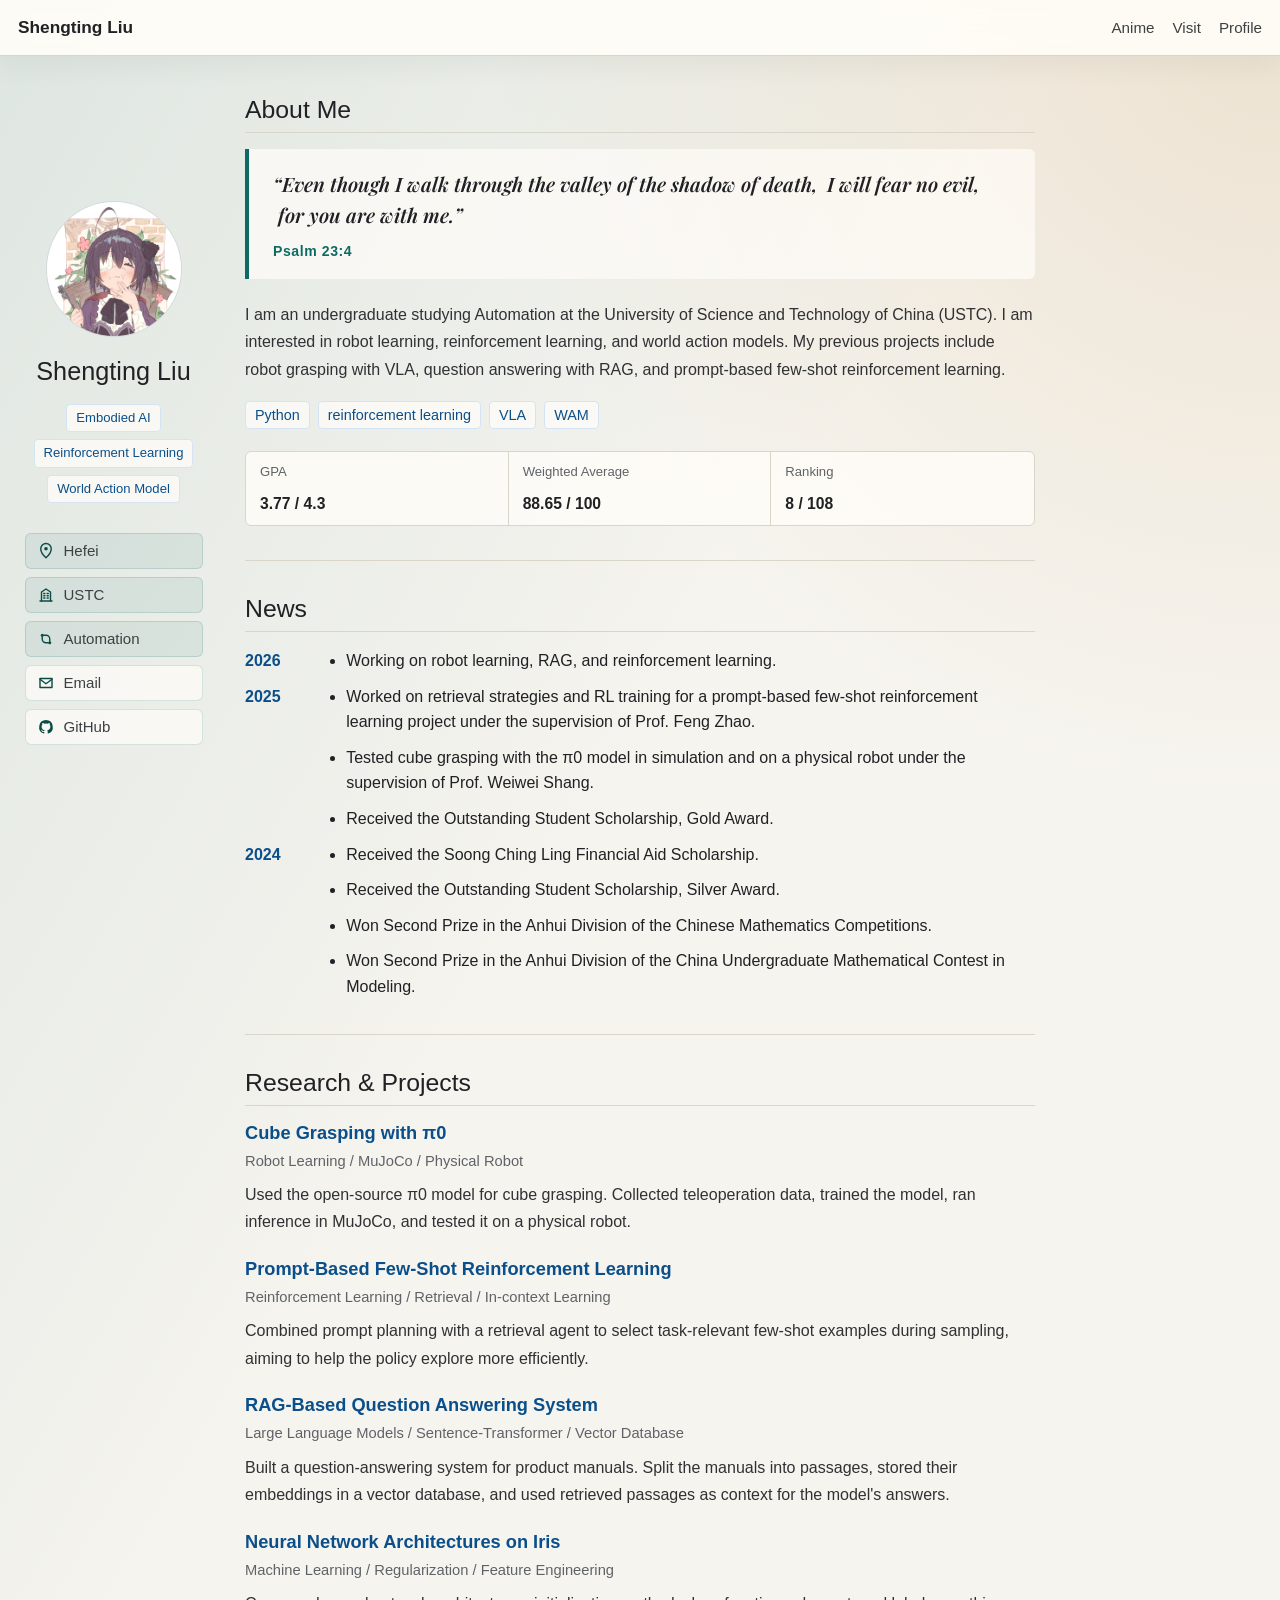
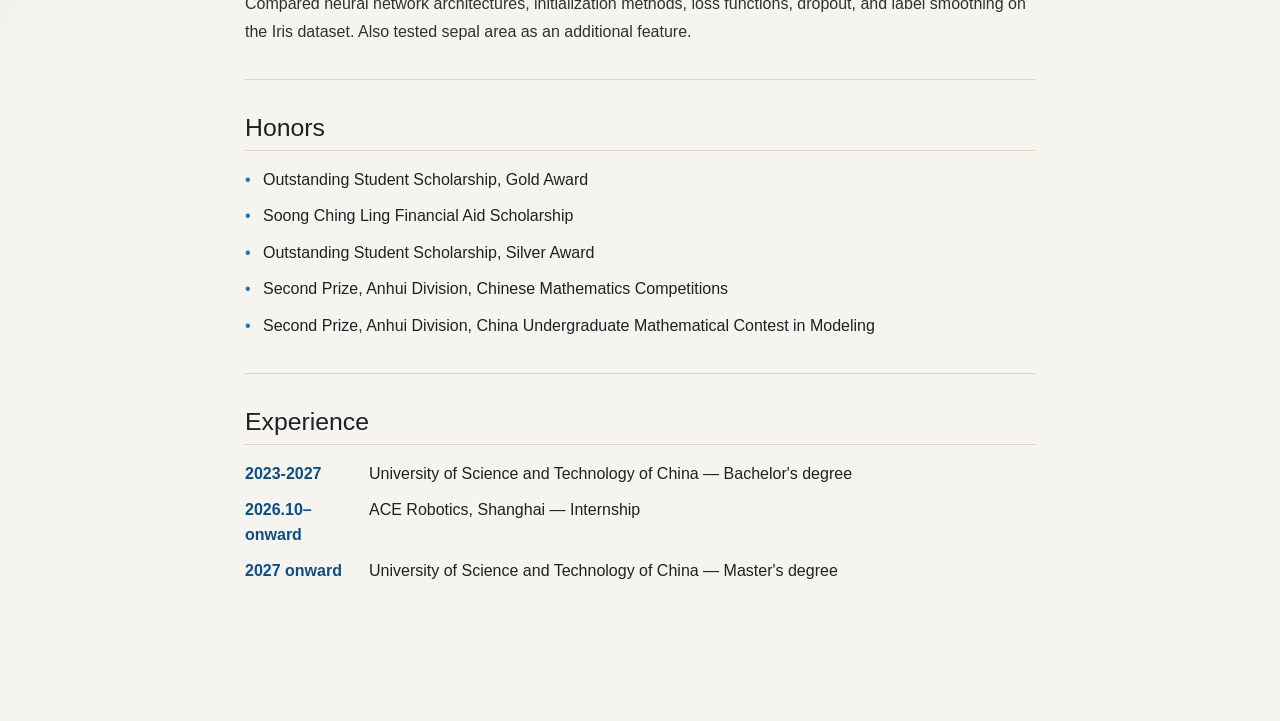
==== commit 29c54c6c: "Rename Education to Experience and add ACE Robotics internship" ====
--- a/index.html
+++ b/index.html
@@ -6,7 +6,7 @@
     <title>Shengting Liu</title>
     <meta
       name="description"
-      content="Shengting Liu's homepage: research, education, projects, and personal notes."
+      content="Shengting Liu's homepage: research, experience, projects, and personal notes."
     />
     <link rel="preconnect" href="https://fonts.googleapis.com" />
     <link rel="preconnect" href="https://fonts.gstatic.com" crossorigin />
@@ -25,75 +25,7 @@
       </header>
 
       <div class="layout">
-        <aside class="profile-panel">
-          <div class="portrait">
-            <img src="images/avatar.jpg" alt="Shengting Liu avatar" />
-          </div>
-          <h1>Shengting Liu</h1>
-          <div class="profile-tags" aria-label="Research interests">
-            <span>Embodied AI</span>
-            <span>Reinforcement Learning</span>
-            <span>World Action Model</span>
-          </div>
-          <ul class="profile-links" aria-label="Profile links">
-            <li>
-              <span class="profile-link profile-link-info">
-                <span class="profile-link-icon">
-                  <svg viewBox="0 0 24 24" aria-hidden="true">
-                    <path d="M12 21s7-6.1 7-12a7 7 0 0 0-14 0c0 5.9 7 12 7 12Z"></path>
-                    <circle cx="12" cy="9" r="2.4"></circle>
-                  </svg>
-                </span>
-                <span>Hefei</span>
-              </span>
-            </li>
-            <li>
-              <span class="profile-link profile-link-info">
-                <span class="profile-link-icon">
-                  <svg viewBox="0 0 24 24" aria-hidden="true">
-                    <path d="M4 20h16"></path>
-                    <path d="M6 20V8l6-4 6 4v12"></path>
-                    <path d="M9 10h1.5M13.5 10H15M9 13h1.5M13.5 13H15M9 16h1.5M13.5 16H15"></path>
-                  </svg>
-                </span>
-                <span>USTC</span>
-              </span>
-            </li>
-            <li>
-              <span class="profile-link profile-link-info">
-                <span class="profile-link-icon">
-                  <svg viewBox="0 0 24 24" aria-hidden="true">
-                    <circle cx="7" cy="7" r="2"></circle>
-                    <circle cx="17" cy="17" r="2"></circle>
-                    <path d="M9 7h3a5 5 0 0 1 5 5v3M15 17h-3a5 5 0 0 1-5-5V9"></path>
-                  </svg>
-                </span>
-                <span>Automation</span>
-              </span>
-            </li>
-            <li>
-              <a class="profile-link profile-link-link" href="mailto:lst050608@mail.ustc.edu.cn">
-                <span class="profile-link-icon">
-                  <svg viewBox="0 0 24 24" aria-hidden="true">
-                    <path d="M4 6h16v12H4z"></path>
-                    <path d="m4 7 8 6 8-6"></path>
-                  </svg>
-                </span>
-                <span>Email</span>
-              </a>
-            </li>
-            <li>
-              <a class="profile-link profile-link-link" href="https://github.com/Midory568" target="_blank" rel="noreferrer">
-                <span class="profile-link-icon">
-                  <svg viewBox="0 0 24 24" aria-hidden="true">
-                    <path d="M12 2.8a9.2 9.2 0 0 0-2.9 17.9c.46.08.62-.2.62-.44v-1.6c-2.55.55-3.08-1.1-3.08-1.1-.42-1.06-1.02-1.34-1.02-1.34-.83-.57.06-.56.06-.56.92.06 1.4.94 1.4.94.82 1.4 2.14 1 2.66.76.08-.58.32-1 .58-1.22-2.03-.23-4.16-1.02-4.16-4.52 0-1 .36-1.82.94-2.46-.1-.23-.4-1.16.09-2.43 0 0 .77-.25 2.52.94a8.65 8.65 0 0 1 4.58 0c1.75-1.19 2.52-.94 2.52-.94.49 1.27.18 2.2.09 2.43.59.64.94 1.46.94 2.46 0 3.52-2.14 4.28-4.18 4.5.33.29.62.84.62 1.7v2.42c0 .25.16.53.63.44A9.2 9.2 0 0 0 12 2.8Z"></path>
-                  </svg>
-                </span>
-                <span>GitHub</span>
-              </a>
-            </li>
-          </ul>
-        </aside>
+        <aside class="profile-panel" data-sidebar data-sidebar-src="components/sidebar.html" data-sidebar-base=""></aside>
 
         <section class="content">
           <section class="section" id="about">
@@ -201,12 +133,16 @@
             </ul>
           </section>
 
-          <section class="section" id="education">
-            <h2>Education</h2>
+          <section class="section" id="experience">
+            <h2>Experience</h2>
             <ul class="timeline-list">
               <li>
                 <time>2023-2027</time>
                 <span>University of Science and Technology of China — Bachelor's degree</span>
+              </li>
+              <li>
+                <time>2026.10–onward</time>
+                <span>ACE Robotics, Shanghai — Internship</span>
               </li>
               <li>
                 <time>2027 onward</time>
@@ -217,5 +153,6 @@
         </section>
       </div>
     </main>
+    <script defer src="scripts/sidebar.js"></script>
   </body>
 </html>
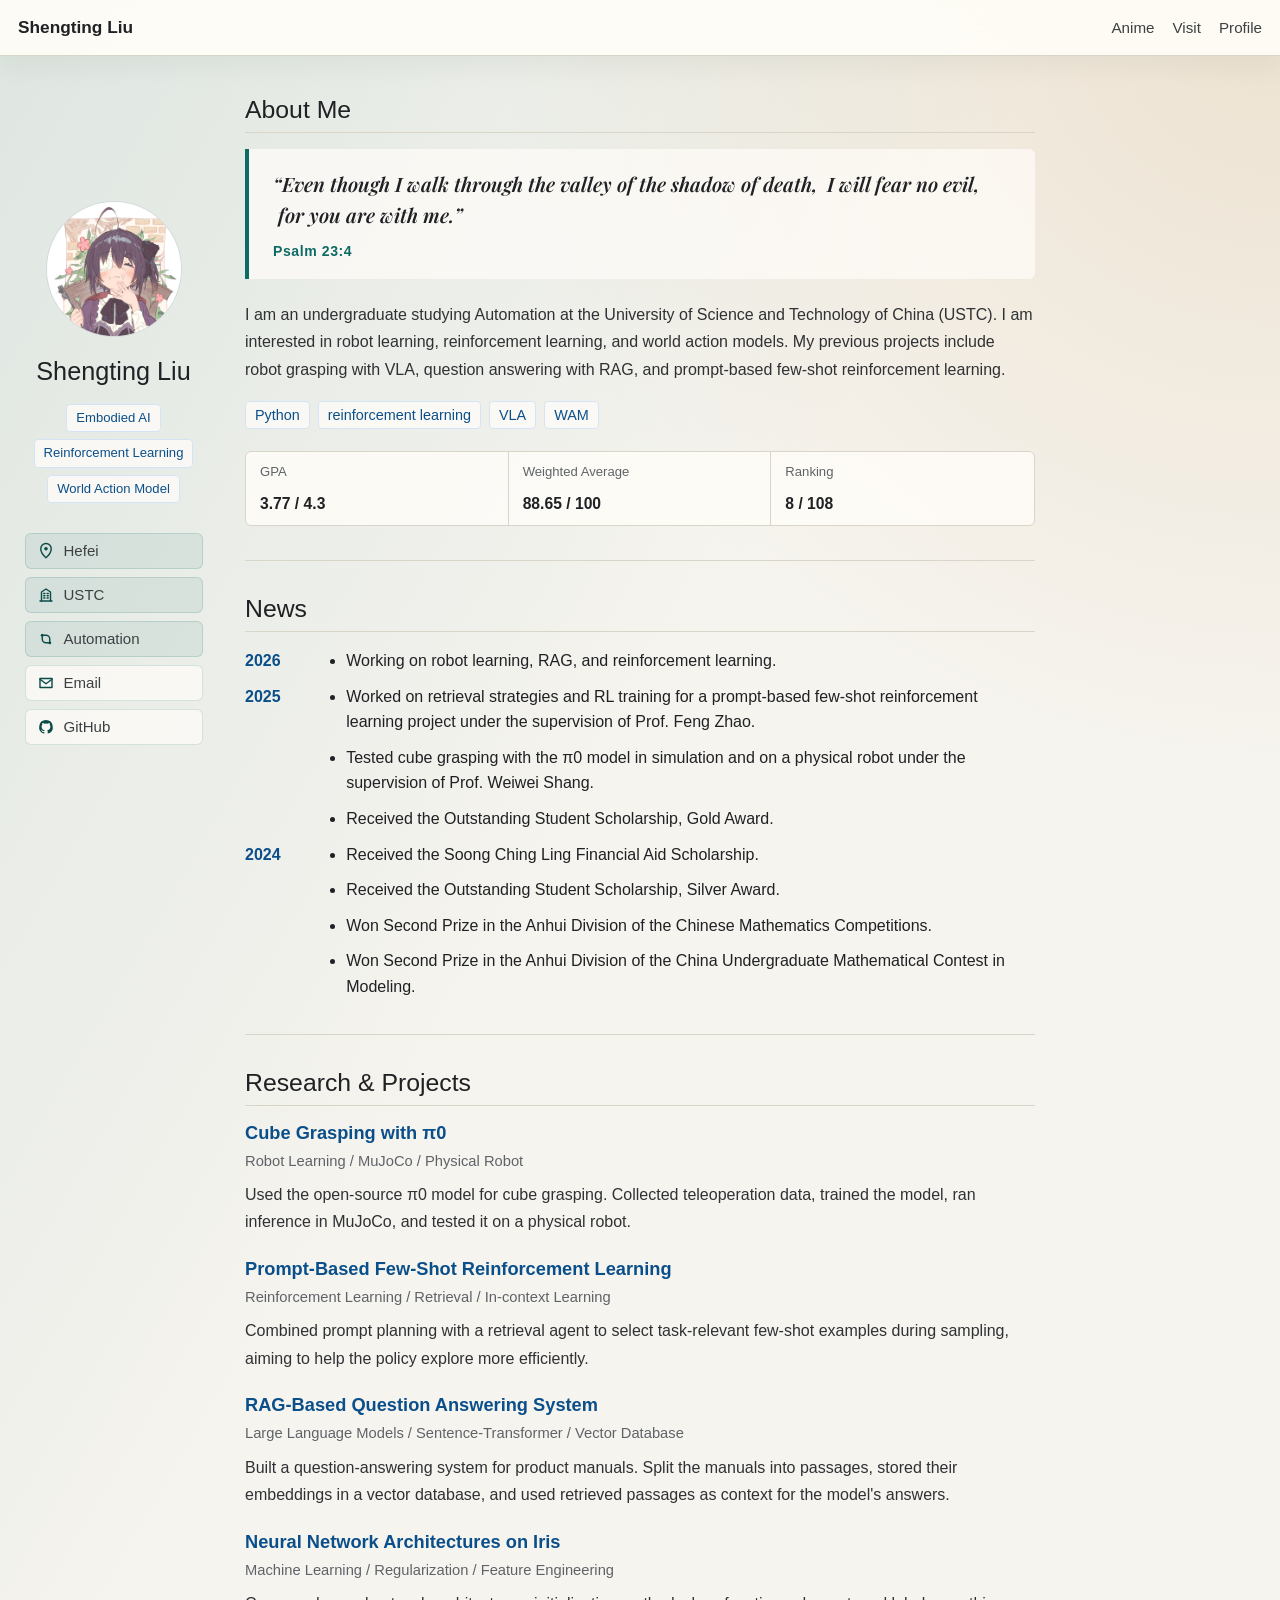
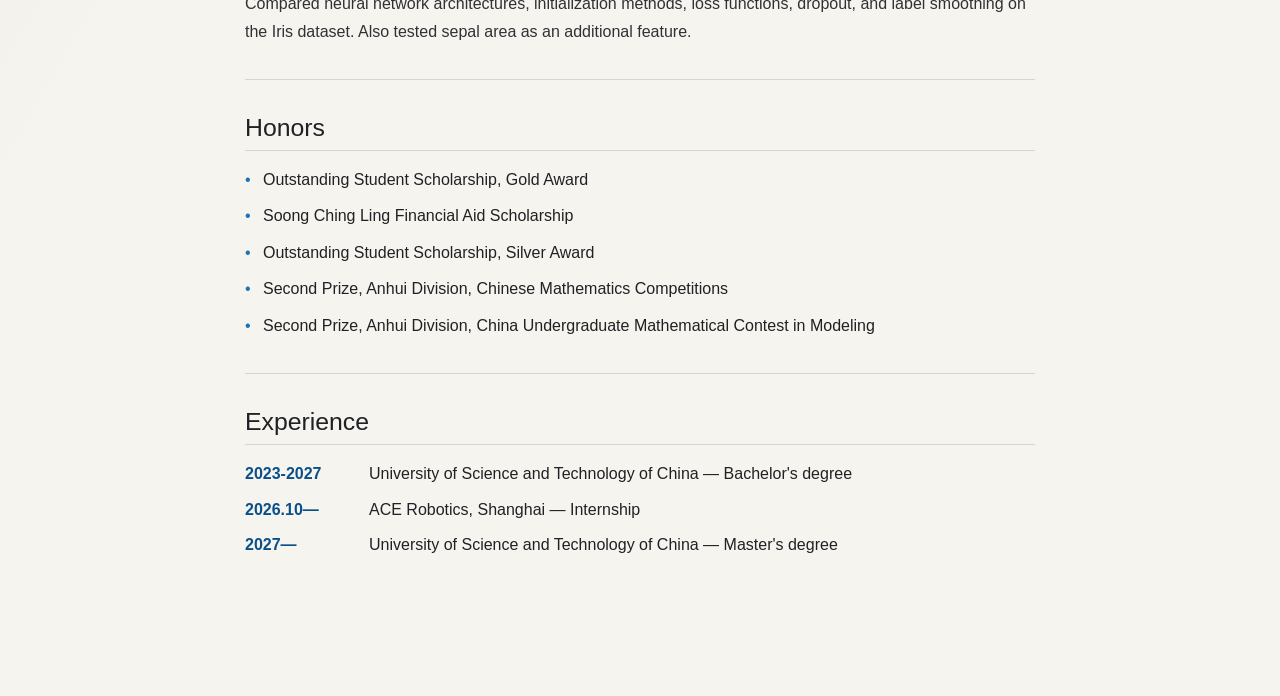
==== commit 5dfe4922: "Update experience dates and add Shanghai visit page" ====
--- a/index.html
+++ b/index.html
@@ -141,11 +141,11 @@
                 <span>University of Science and Technology of China — Bachelor's degree</span>
               </li>
               <li>
-                <time>2026.10–onward</time>
+                <time>2026.10—</time>
                 <span>ACE Robotics, Shanghai — Internship</span>
               </li>
               <li>
-                <time>2027 onward</time>
+                <time>2027—</time>
                 <span>University of Science and Technology of China — Master's degree</span>
               </li>
             </ul>
